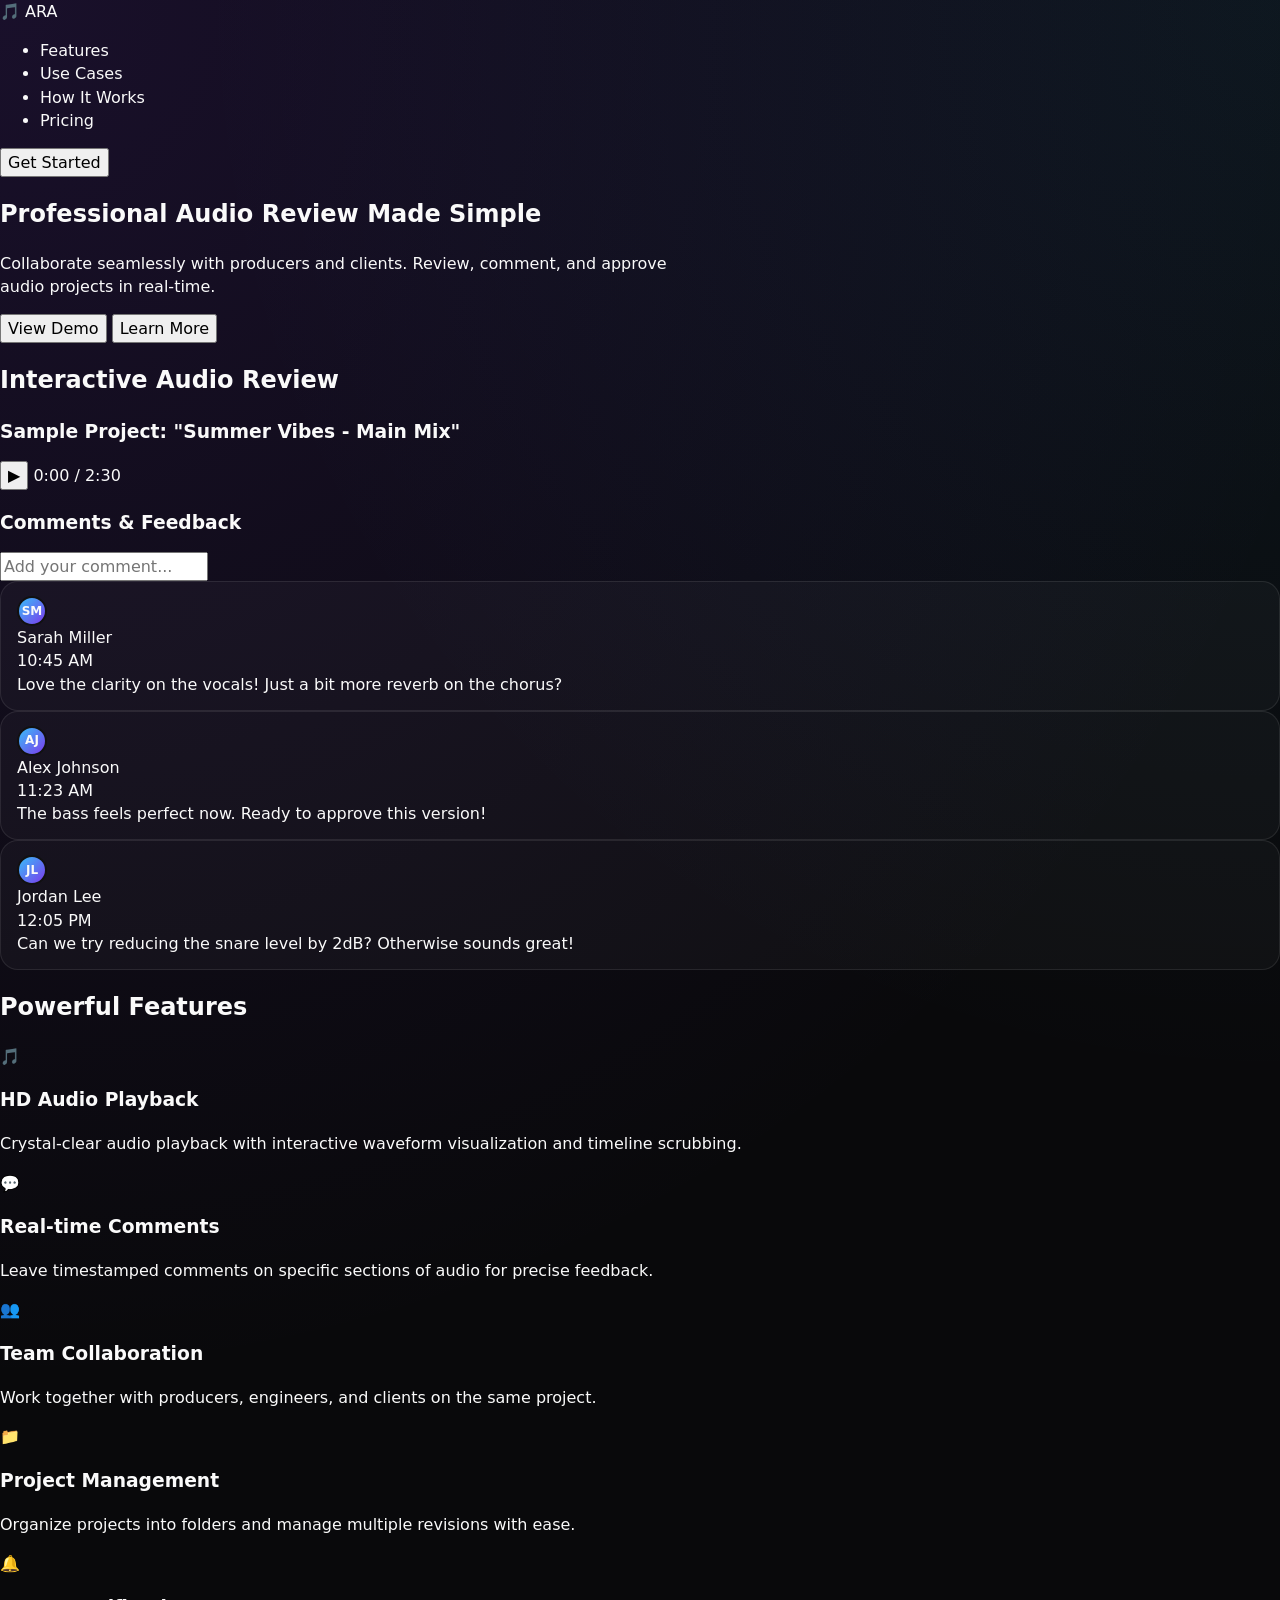
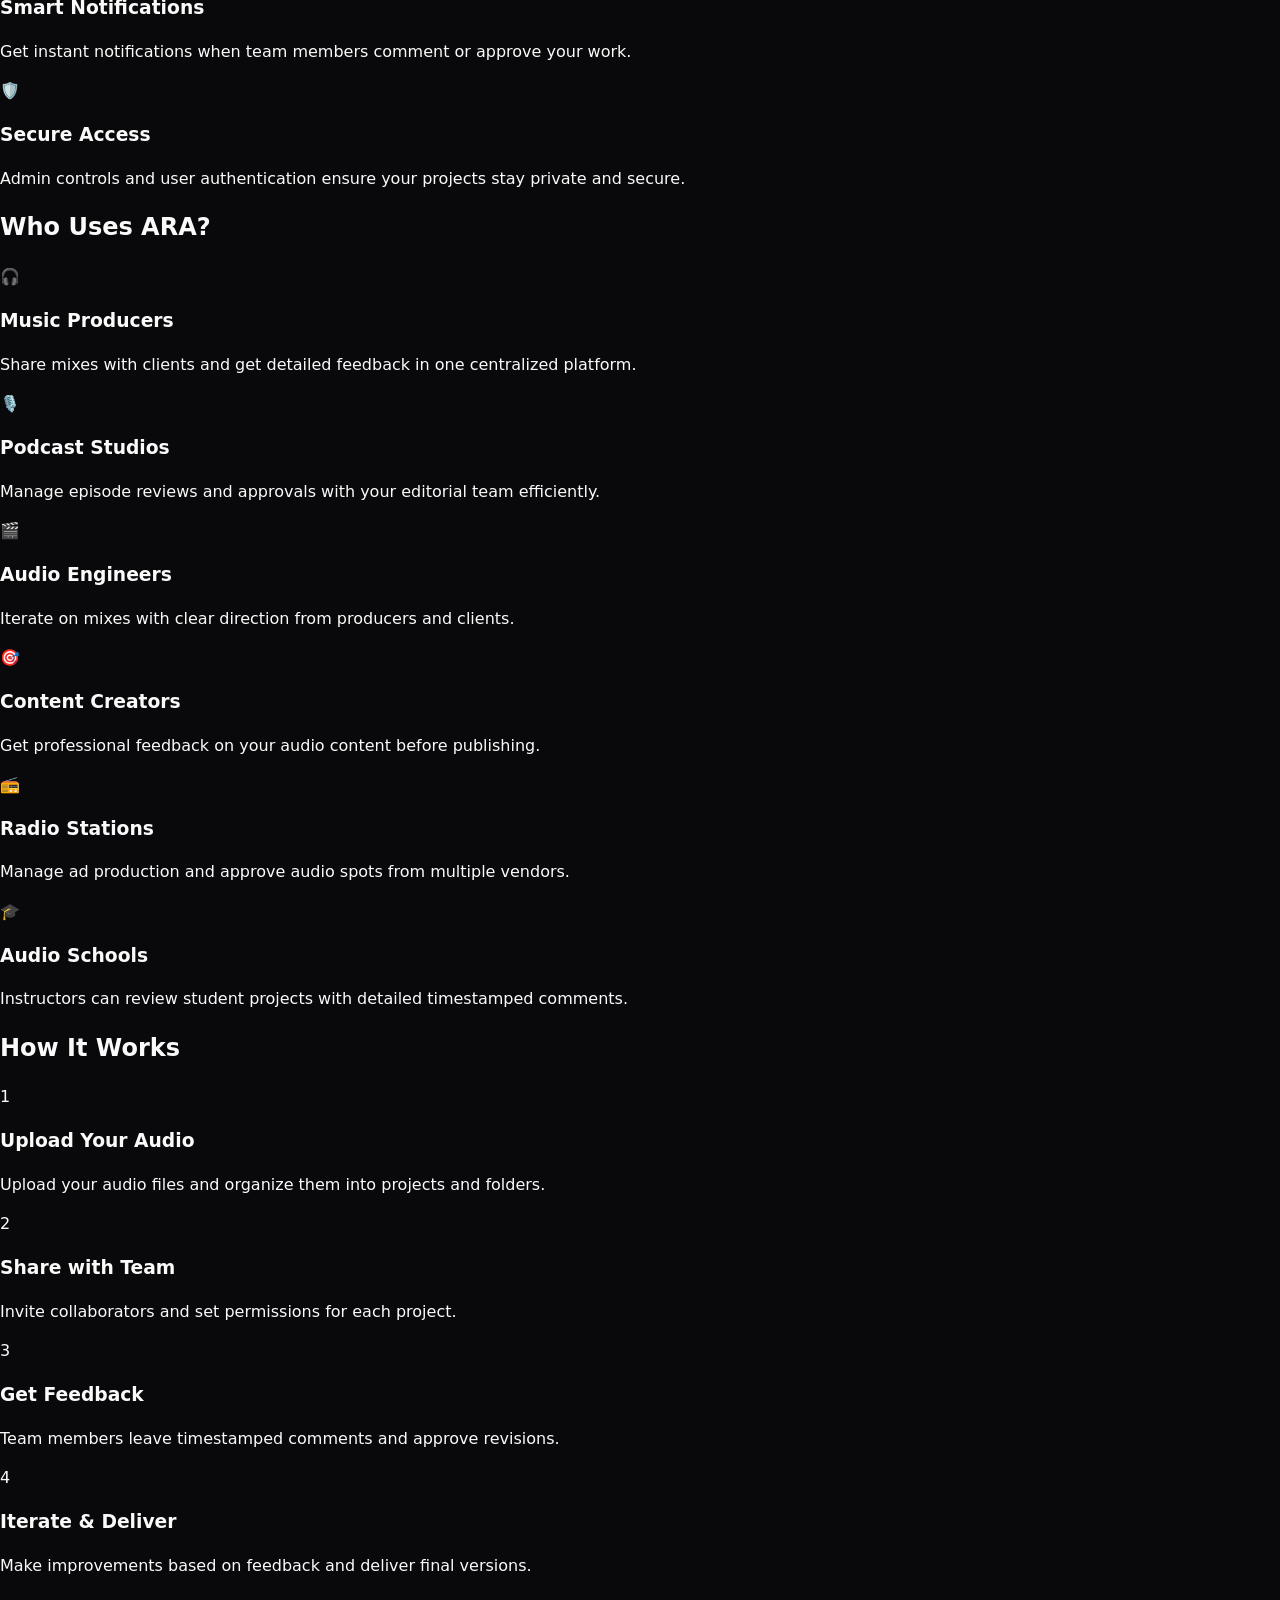
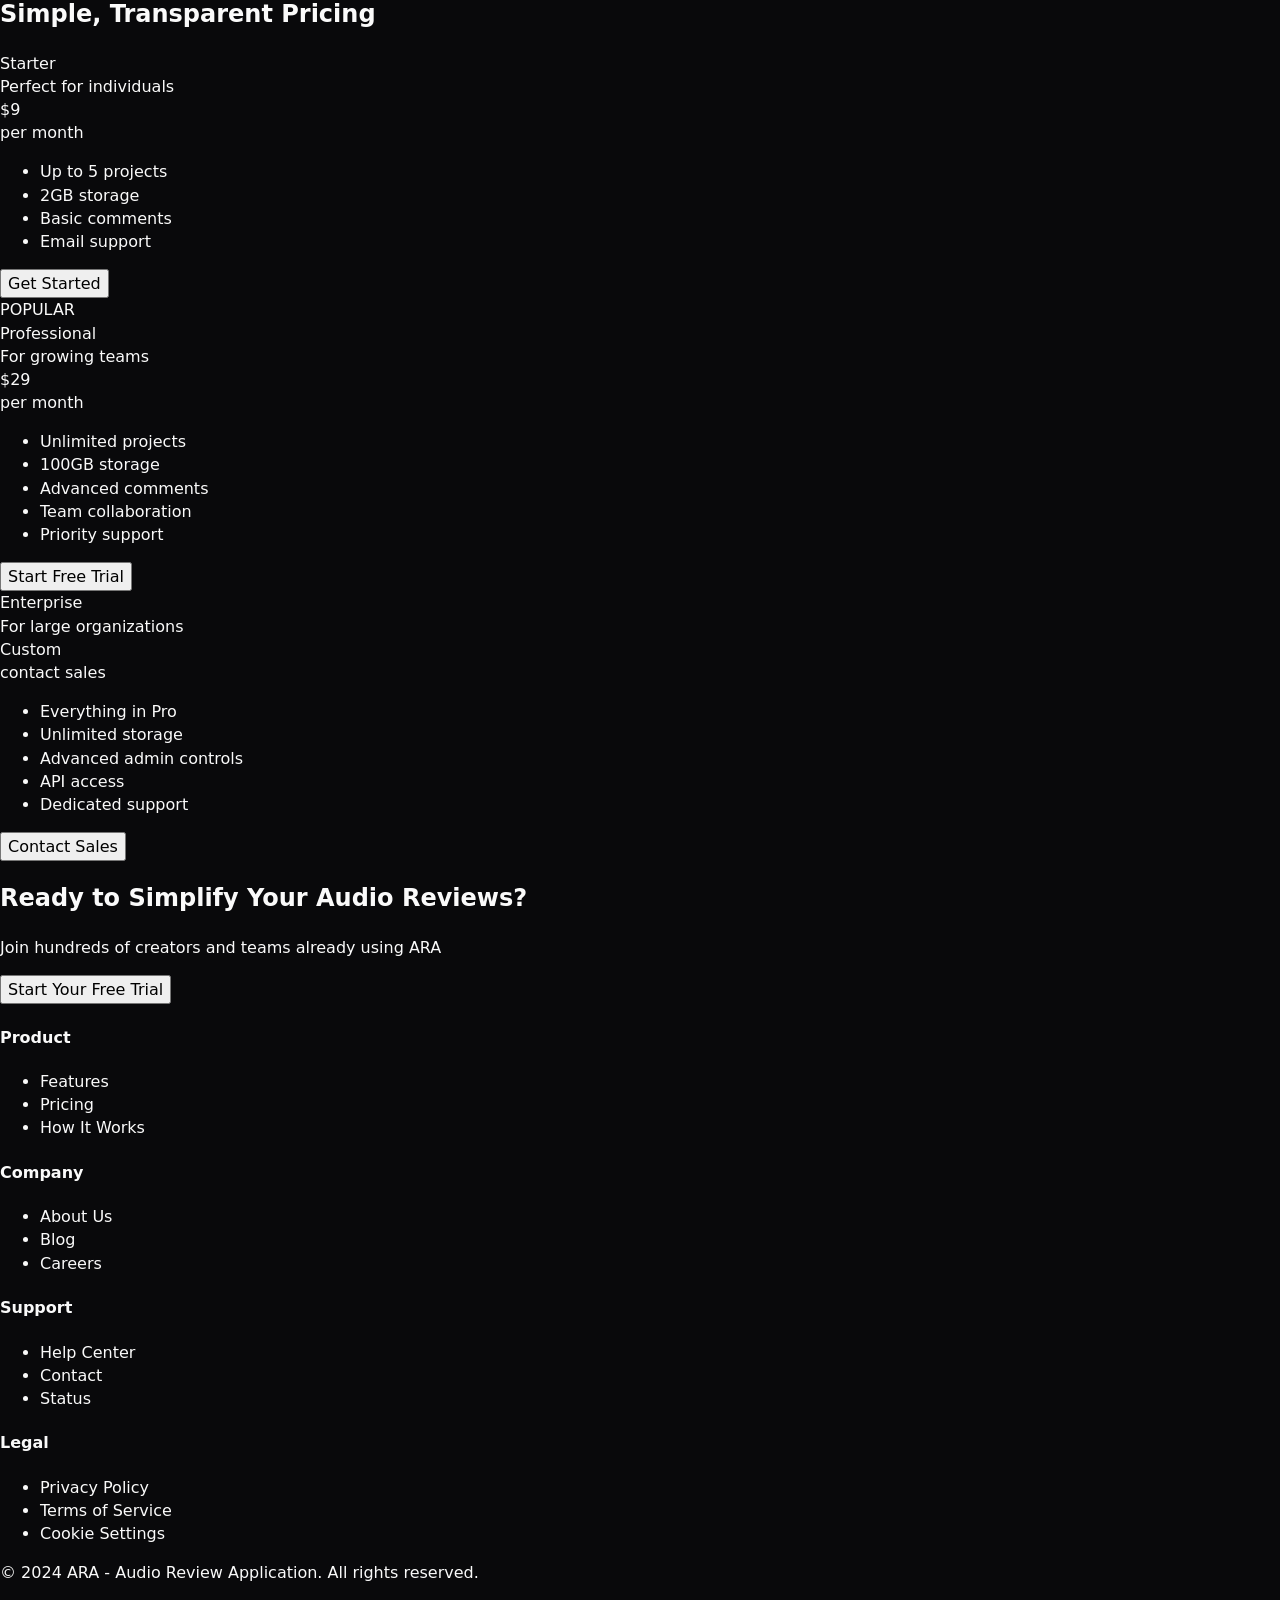
==== contents/ara/index.html @ 9b7bc9a9 "chore: separate out code" ====
<!doctype html>
<html lang="en">
	<head>
		<meta charset="UTF-8" />
		<meta name="viewport" content="width=device-width, initial-scale=1.0" />

		<link rel="stylesheet" href="../../assets/styles.css" />
		<title>ARA - Audio Review Application</title>
	</head>
	<body>
		<!-- Navigation -->
		<nav>
			<div class="nav-container">
				<div class="logo">🎵 ARA</div>
				<ul class="nav-links">
					<li><a href="#features">Features</a></li>
					<li><a href="#use-cases">Use Cases</a></li>
					<li><a href="#how-it-works">How It Works</a></li>
					<li><a href="#pricing">Pricing</a></li>
				</ul>
				<button class="cta-button" onclick="scrollToSection('contact')">
					Get Started
				</button>
			</div>
		</nav>

		<!-- Hero Section -->
		<section class="hero">
			<div class="hero-content">
				<h1>Professional Audio Review Made Simple</h1>
				<p>
					Collaborate seamlessly with producers and clients. Review,
					comment, and approve audio projects in real-time.
				</p>
				<div class="hero-cta">
					<button class="primary" onclick="scrollToSection('demo')">
						View Demo
					</button>
					<button
						class="secondary"
						onclick="scrollToSection('features')"
					>
						Learn More
					</button>
				</div>
			</div>
		</section>
		<!-- Demo Section -->
		<section class="demo-section" id="demo">
			<div class="demo-container">
				<h2 class="section-title">Interactive Audio Review</h2>

				<div class="audio-player-demo">
					<h3 style="margin-bottom: 1rem">
						Sample Project: "Summer Vibes - Main Mix"
					</h3>

					<div class="waveform" id="waveform"></div>

					<div class="player-controls">
						<button
							class="play-button"
							id="playButton"
							onclick="togglePlayback()"
						>
							▶
						</button>
						<span class="time-display"
							><span id="currentTime">0:00</span> /
							<span id="duration">2:30</span></span
						>
						<div class="progress-bar" onclick="seekAudio(event)">
							<div
								class="progress-bar-fill"
								id="progressFill"
							></div>
						</div>
					</div>
				</div>

				<div class="comments-demo">
					<h3 style="margin-bottom: 1rem">Comments & Feedback</h3>
					<input
						type="text"
						class="comment-input"
						id="commentInput"
						placeholder="Add your comment..."
						onkeypress="handleCommentKeyPress(event)"
					/>

					<div class="comments-list" id="commentsList"></div>
				</div>
			</div>
		</section>

		<!-- Features Section -->
		<section class="features" id="features">
			<div class="demo-container">
				<h2 class="section-title">Powerful Features</h2>

				<div class="features-grid">
					<div class="feature-card">
						<div class="feature-icon">🎵</div>
						<h3>HD Audio Playback</h3>
						<p>
							Crystal-clear audio playback with interactive
							waveform visualization and timeline scrubbing.
						</p>
					</div>

					<div class="feature-card">
						<div class="feature-icon">💬</div>
						<h3>Real-time Comments</h3>
						<p>
							Leave timestamped comments on specific sections of
							audio for precise feedback.
						</p>
					</div>

					<div class="feature-card">
						<div class="feature-icon">👥</div>
						<h3>Team Collaboration</h3>
						<p>
							Work together with producers, engineers, and clients
							on the same project.
						</p>
					</div>

					<div class="feature-card">
						<div class="feature-icon">📁</div>
						<h3>Project Management</h3>
						<p>
							Organize projects into folders and manage multiple
							revisions with ease.
						</p>
					</div>

					<div class="feature-card">
						<div class="feature-icon">🔔</div>
						<h3>Smart Notifications</h3>
						<p>
							Get instant notifications when team members comment
							or approve your work.
						</p>
					</div>

					<div class="feature-card">
						<div class="feature-icon">🛡️</div>
						<h3>Secure Access</h3>
						<p>
							Admin controls and user authentication ensure your
							projects stay private and secure.
						</p>
					</div>
				</div>
			</div>
		</section>

		<!-- Use Cases Section -->
		<section class="use-cases" id="use-cases">
			<div class="demo-container">
				<h2 class="section-title">Who Uses ARA?</h2>

				<div class="use-cases-grid">
					<div class="use-case-card">
						<div class="use-case-icon">🎧</div>
						<h3>Music Producers</h3>
						<p>
							Share mixes with clients and get detailed feedback
							in one centralized platform.
						</p>
					</div>

					<div class="use-case-card">
						<div class="use-case-icon">🎙️</div>
						<h3>Podcast Studios</h3>
						<p>
							Manage episode reviews and approvals with your
							editorial team efficiently.
						</p>
					</div>

					<div class="use-case-card">
						<div class="use-case-icon">🎬</div>
						<h3>Audio Engineers</h3>
						<p>
							Iterate on mixes with clear direction from producers
							and clients.
						</p>
					</div>

					<div class="use-case-card">
						<div class="use-case-icon">🎯</div>
						<h3>Content Creators</h3>
						<p>
							Get professional feedback on your audio content
							before publishing.
						</p>
					</div>

					<div class="use-case-card">
						<div class="use-case-icon">📻</div>
						<h3>Radio Stations</h3>
						<p>
							Manage ad production and approve audio spots from
							multiple vendors.
						</p>
					</div>

					<div class="use-case-card">
						<div class="use-case-icon">🎓</div>
						<h3>Audio Schools</h3>
						<p>
							Instructors can review student projects with
							detailed timestamped comments.
						</p>
					</div>
				</div>
			</div>
		</section>

		<!-- How It Works -->
		<section class="how-it-works" id="how-it-works">
			<div class="demo-container">
				<h2 class="section-title">How It Works</h2>

				<div class="steps">
					<div class="step">
						<div class="step-number">1</div>
						<h3>Upload Your Audio</h3>
						<p>
							Upload your audio files and organize them into
							projects and folders.
						</p>
					</div>

					<div class="step">
						<div class="step-number">2</div>
						<h3>Share with Team</h3>
						<p>
							Invite collaborators and set permissions for each
							project.
						</p>
					</div>

					<div class="step">
						<div class="step-number">3</div>
						<h3>Get Feedback</h3>
						<p>
							Team members leave timestamped comments and approve
							revisions.
						</p>
					</div>

					<div class="step">
						<div class="step-number">4</div>
						<h3>Iterate & Deliver</h3>
						<p>
							Make improvements based on feedback and deliver
							final versions.
						</p>
					</div>
				</div>
			</div>
		</section>

		<!-- Pricing Section -->
		<section class="pricing" id="pricing">
			<div class="demo-container">
				<h2 class="section-title">Simple, Transparent Pricing</h2>

				<div class="pricing-grid">
					<div class="pricing-card">
						<div class="pricing-title">Starter</div>
						<div class="pricing-subtitle">
							Perfect for individuals
						</div>
						<div class="pricing-price">$9</div>
						<div class="pricing-period">per month</div>
						<ul class="pricing-features">
							<li>Up to 5 projects</li>
							<li>2GB storage</li>
							<li>Basic comments</li>
							<li>Email support</li>
						</ul>
						<button class="pricing-button">Get Started</button>
					</div>

					<div class="pricing-card featured">
						<div class="pricing-badge">POPULAR</div>
						<div class="pricing-title">Professional</div>
						<div class="pricing-subtitle">For growing teams</div>
						<div class="pricing-price">$29</div>
						<div class="pricing-period">per month</div>
						<ul class="pricing-features">
							<li>Unlimited projects</li>
							<li>100GB storage</li>
							<li>Advanced comments</li>
							<li>Team collaboration</li>
							<li>Priority support</li>
						</ul>
						<button class="pricing-button">Start Free Trial</button>
					</div>

					<div class="pricing-card">
						<div class="pricing-title">Enterprise</div>
						<div class="pricing-subtitle">
							For large organizations
						</div>
						<div class="pricing-price">Custom</div>
						<div class="pricing-period">contact sales</div>
						<ul class="pricing-features">
							<li>Everything in Pro</li>
							<li>Unlimited storage</li>
							<li>Advanced admin controls</li>
							<li>API access</li>
							<li>Dedicated support</li>
						</ul>
						<button class="pricing-button">Contact Sales</button>
					</div>
				</div>
			</div>
		</section>

		<!-- Final CTA -->
		<section class="cta-final" id="contact">
			<div class="demo-container">
				<h2>Ready to Simplify Your Audio Reviews?</h2>
				<p>Join hundreds of creators and teams already using ARA</p>
				<button
					onclick="
						alert(
							'Demo: Starting your free trial!\\n\\nIn the real app, you would be taken to sign up page.',
						)
					"
				>
					Start Your Free Trial
				</button>
			</div>
		</section>

		<!-- Footer -->
		<footer>
			<div class="footer-container">
				<div class="footer-section">
					<h4>Product</h4>
					<ul>
						<li><a href="#features">Features</a></li>
						<li><a href="#pricing">Pricing</a></li>
						<li><a href="#how-it-works">How It Works</a></li>
					</ul>
				</div>

				<div class="footer-section">
					<h4>Company</h4>
					<ul>
						<li><a href="#">About Us</a></li>
						<li><a href="#">Blog</a></li>
						<li><a href="#">Careers</a></li>
					</ul>
				</div>

				<div class="footer-section">
					<h4>Support</h4>
					<ul>
						<li><a href="#">Help Center</a></li>
						<li><a href="#">Contact</a></li>
						<li><a href="#">Status</a></li>
					</ul>
				</div>

				<div class="footer-section">
					<h4>Legal</h4>
					<ul>
						<li><a href="#">Privacy Policy</a></li>
						<li><a href="#">Terms of Service</a></li>
						<li><a href="#">Cookie Settings</a></li>
					</ul>
				</div>
			</div>

			<div class="footer-bottom">
				<p>
					&copy; 2024 ARA - Audio Review Application. All rights
					reserved.
				</p>
			</div>
		</footer>

		<script>
			// Audio player demo
			let isPlaying = false;
			let currentTime = 0;
			const DEMO_DURATION = 150; // 2:30 in seconds
			const WAVEFORM_BARS = 60;
			let animationId;

			// Generate demo waveform
			function generateWaveform() {
				const waveformContainer = document.getElementById("waveform");
				waveformContainer.innerHTML = "";

				for (let i = 0; i < WAVEFORM_BARS; i++) {
					const bar = document.createElement("div");
					bar.className = "waveform-bar";
					const height = Math.random() * 80 + 20;
					bar.style.height = height + "%";
					bar.onclick = () => seekToBar(i);
					waveformContainer.appendChild(bar);
				}
			}

			function togglePlayback() {
				isPlaying = !isPlaying;
				const button = document.getElementById("playButton");
				button.textContent = isPlaying ? "⏸" : "▶";

				if (isPlaying) {
					playAudio();
				} else {
					cancelAnimationFrame(animationId);
				}
			}

			function playAudio() {
				const updateTime = () => {
					if (isPlaying) {
						currentTime += 0.05;

						if (currentTime >= DEMO_DURATION) {
							currentTime = DEMO_DURATION;
							isPlaying = false;
							document.getElementById("playButton").textContent =
								"▶";
						}

						updateDisplay();
						animationId = requestAnimationFrame(updateTime);
					}
				};
				updateTime();
			}

			function seekAudio(event) {
				const progressBar = event.currentTarget;
				const rect = progressBar.getBoundingClientRect();
				const percent = (event.clientX - rect.left) / rect.width;
				currentTime = percent * DEMO_DURATION;
				updateDisplay();
			}

			function seekToBar(index) {
				currentTime = (index / WAVEFORM_BARS) * DEMO_DURATION;
				updateDisplay();
			}

			function updateDisplay() {
				const minutes = Math.floor(currentTime / 60);
				const seconds = Math.floor(currentTime % 60);
				document.getElementById("currentTime").textContent =
					`${minutes}:${seconds.toString().padStart(2, "0")}`;

				const percent = (currentTime / DEMO_DURATION) * 100;
				document.getElementById("progressFill").style.width =
					percent + "%";
			}

			// Comments demo
			const demoComments = [
				{
					name: "Sarah Miller",
					initials: "SM",
					time: "10:45 AM",
					text: "Love the clarity on the vocals! Just a bit more reverb on the chorus?",
				},
				{
					name: "Alex Johnson",
					initials: "AJ",
					time: "11:23 AM",
					text: "The bass feels perfect now. Ready to approve this version!",
				},
				{
					name: "Jordan Lee",
					initials: "JL",
					time: "12:05 PM",
					text: "Can we try reducing the snare level by 2dB? Otherwise sounds great!",
				},
			];

			function loadDemoComments() {
				const commentsList = document.getElementById("commentsList");
				demoComments.forEach((comment) => {
					addCommentToUI(
						comment.name,
						comment.text,
						comment.time,
						comment.initials,
					);
				});
			}

			function handleCommentKeyPress(event) {
				if (event.key === "Enter" && event.target.value.trim()) {
					const now = new Date();
					const time = now.toLocaleTimeString([], {
						hour: "2-digit",
						minute: "2-digit",
					});
					const initials = "YOU";

					addCommentToUI("You", event.target.value, time, "YOU");
					event.target.value = "";
				}
			}

			function addCommentToUI(name, text, time, initials) {
				const commentsList = document.getElementById("commentsList");
				const commentDiv = document.createElement("div");
				commentDiv.className = "comment-item";

				commentDiv.innerHTML = `
                <div class="comment-header">
                    <div class="avatar">${initials}</div>
                    <div class="comment-meta">
                        <div class="comment-name">${name}</div>
                        <div class="comment-time">${time}</div>
                    </div>
                </div>
                <div class="comment-text">${text}</div>
            `;

				commentsList.appendChild(commentDiv);
				commentsList.scrollTop = commentsList.scrollHeight;
			}

			function scrollToSection(id) {
				const element = document.getElementById(id);
				if (element) {
					element.scrollIntoView({ behavior: "smooth" });
				}
			}

			// Initialize
			generateWaveform();
			loadDemoComments();
			updateDisplay();
		</script>
	</body>
</html>
---- assets/styles.css ----
:root {
	--bg: #09090b;
	--surface: #111214;
	--surface-2: #16181d;
	--surface-3: #1d2027;
	--card: #121317;
	--border: rgba(255, 255, 255, 0.09);
	--border-strong: rgba(255, 255, 255, 0.16);
	--text: #fafafa;
	--muted: #a1a1aa;
	--faint: #71717a;
	--primary: #7c3aed;
	--primary-2: #8b5cf6;
	--blue: #38bdf8;
	--green: #34d399;
	--amber: #f59e0b;
	--red: #fb7185;
	--radius: 18px;
	--shadow: 0 18px 54px rgba(0, 0, 0, 0.34);
}
* {
	box-sizing: border-box;
}
html,
body {
	margin: 0;
	min-height: 100%;
	background:
		radial-gradient(
			circle at top left,
			rgba(124, 58, 237, 0.14),
			transparent 28%
		),
		radial-gradient(
			circle at top right,
			rgba(56, 189, 248, 0.08),
			transparent 22%
		),
		var(--bg);
	color: var(--text);
	font-family: Inter, system-ui, sans-serif;
}
body {
	line-height: 1.45;
}
button,
input,
select,
textarea {
	font: inherit;
}
a {
	color: inherit;
	text-decoration: none;
}
.shell {
	min-height: 100vh;
	display: grid;
	grid-template-columns: 250px 1fr;
}
.side {
	position: sticky;
	top: 0;
	height: 100vh;
	padding: 20px 16px;
	border-right: 1px solid var(--border);
	background: rgba(8, 8, 11, 0.92);
	backdrop-filter: blur(18px);
}
.brand {
	display: flex;
	gap: 12px;
	align-items: center;
	padding: 12px;
	border: 1px solid var(--border);
	border-radius: 16px;
	background: linear-gradient(
		180deg,
		rgba(255, 255, 255, 0.04),
		rgba(255, 255, 255, 0.02)
	);
}
.brand-logo {
	width: 38px;
	height: 38px;
	border-radius: 12px;
	background: linear-gradient(135deg, var(--primary), var(--blue));
	display: grid;
	place-items: center;
	font-weight: 800;
}
.nav {
	display: grid;
	gap: 8px;
	margin-top: 24px;
}
.nav a {
	background: transparent;
	color: var(--muted);
	border: 1px solid transparent;
	padding: 14px 16px;
	border-radius: 14px;
	cursor: pointer;
	text-align: left;
	display: flex;
	justify-content: space-between;
	align-items: center;
}
.nav a.active {
	color: #fff;
	background: rgba(124, 58, 237, 0.16);
	border-color: rgba(124, 58, 237, 0.35);
}
.nav a:hover {
	background: rgba(255, 255, 255, 0.04);
	color: #fff;
}
.content {
	padding: 28px;
}
.page-header {
	display: flex;
	justify-content: space-between;
	align-items: flex-start;
	gap: 18px;
	margin-bottom: 22px;
}
.page-header h1 {
	margin: 0;
	font-size: clamp(28px, 2.4vw, 44px);
}
.muted {
	color: var(--muted);
}
.eyebrow {
	font-size: 12px;
	letter-spacing: 0.12em;
	text-transform: uppercase;
	color: #c4b5fd;
}
.actions,
.row {
	display: flex;
	gap: 10px;
	align-items: center;
	flex-wrap: wrap;
}
.btn {
	padding: 11px 15px;
	border-radius: 12px;
	border: 1px solid var(--border);
	background: rgba(255, 255, 255, 0.04);
	color: #fff;
	cursor: pointer;
}
.btn.primary {
	background: linear-gradient(135deg, var(--primary), var(--primary-2));
	border: none;
	box-shadow: 0 12px 22px rgba(124, 58, 237, 0.35);
}
.btn.small {
	padding: 8px 12px;
	font-size: 14px;
}
.badge {
	display: inline-flex;
	align-items: center;
	gap: 6px;
	padding: 6px 10px;
	border: 1px solid var(--border);
	border-radius: 999px;
	font-size: 12px;
	background: rgba(255, 255, 255, 0.04);
}
.grid-2,
.grid-3,
.grid-4 {
	display: grid;
	gap: 18px;
}
.grid-2 {
	grid-template-columns: repeat(2, minmax(0, 1fr));
}
.grid-3 {
	grid-template-columns: repeat(3, minmax(0, 1fr));
}
.grid-4 {
	grid-template-columns: repeat(4, minmax(0, 1fr));
}
.card {
	background: linear-gradient(
		180deg,
		rgba(255, 255, 255, 0.035),
		rgba(255, 255, 255, 0.02)
	);
	border: 1px solid var(--border);
	border-radius: 22px;
	padding: 20px;
	box-shadow: var(--shadow);
}
.card h2,
.card h3,
.card h4,
.card p {
	margin-top: 0;
}
.hero {
	display: grid;
	grid-template-columns: 1.15fr 1fr;
	gap: 22px;
	align-items: center;
}
.headline {
	font-size: clamp(38px, 4vw, 68px);
	line-height: 1.02;
	margin: 12px 0 14px;
	max-width: 9ch;
}
.hero-art {
	border-radius: 28px;
	padding: 20px;
	border: 1px solid var(--border);
	background: linear-gradient(
		160deg,
		rgba(124, 58, 237, 0.16),
		rgba(255, 255, 255, 0.03)
	);
}
.track-card {
	border-radius: 22px;
	padding: 16px;
	background: rgba(0, 0, 0, 0.2);
	border: 1px solid var(--border);
}
.wave {
	height: 148px;
	display: flex;
	gap: 4px;
	align-items: end;
	margin: 18px 0;
	cursor: pointer;
}
.wave span {
	flex: 1;
	border-radius: 999px;
	background: linear-gradient(
		180deg,
		rgba(56, 189, 248, 0.95),
		rgba(124, 58, 237, 0.9)
	);
}
.progress {
	height: 10px;
	border-radius: 999px;
	background: rgba(255, 255, 255, 0.08);
	overflow: hidden;
	position: relative;
}
.progress > span {
	display: block;
	height: 100%;
	background: linear-gradient(90deg, var(--blue), var(--primary));
}
.feature {
	min-height: 170px;
}
.stats-value {
	font-size: 34px;
	font-weight: 800;
	margin: 6px 0 4px;
}
.panel-title {
	display: flex;
	justify-content: space-between;
	align-items: center;
	gap: 12px;
	margin-bottom: 14px;
}
.filters {
	display: grid;
	grid-template-columns: 1.3fr 0.8fr 0.8fr 0.8fr auto;
	gap: 10px;
}
.input,
.select,
.textarea {
	width: 100%;
	background: rgba(255, 255, 255, 0.04);
	color: #fff;
	border: 1px solid var(--border);
	border-radius: 12px;
	padding: 12px 14px;
}
.textarea {
	min-height: 120px;
	resize: vertical;
}
.folder-list,
.project-list,
.comment-list,
.activity-list,
.metric-list,
.ticket-list,
.track-list {
	display: grid;
	gap: 12px;
}
.folder-item,
.project-item,
.comment-item,
.activity-item,
.metric-item,
.ticket-item,
.track-item,
.collab-item {
	border: 1px solid var(--border);
	border-radius: 18px;
	background: rgba(255, 255, 255, 0.03);
	padding: 14px 16px;
}
.folder-item.active {
	border-color: rgba(56, 189, 248, 0.35);
	background: rgba(56, 189, 248, 0.08);
}
.project-item {
	display: grid;
	grid-template-columns: 1fr auto;
	gap: 16px;
}
.avatars {
	display: flex;
}
.avatar {
	width: 30px;
	height: 30px;
	border-radius: 50%;
	display: grid;
	place-items: center;
	margin-right: -8px;
	border: 2px solid #111;
	font-size: 12px;
	font-weight: 700;
	background: linear-gradient(135deg, var(--blue), var(--primary));
}
.split {
	display: grid;
	grid-template-columns: 1.6fr 1fr;
	gap: 18px;
}
.tabs {
	display: flex;
	gap: 8px;
	flex-wrap: wrap;
	margin-bottom: 16px;
}
.tabs button {
	border: 1px solid var(--border);
	background: transparent;
	color: var(--muted);
	border-radius: 999px;
	padding: 10px 12px;
	cursor: pointer;
}
.tabs button.active {
	background: rgba(124, 58, 237, 0.16);
	color: #fff;
	border-color: rgba(124, 58, 237, 0.35);
}
.timeline {
	position: relative;
	height: 14px;
	background: rgba(255, 255, 255, 0.08);
	border-radius: 999px;
	overflow: hidden;
	cursor: pointer;
}
.playhead {
	position: absolute;
	top: -4px;
	width: 12px;
	height: 22px;
	border-radius: 999px;
	background: #fff;
	box-shadow: 0 0 0 4px rgba(124, 58, 237, 0.25);
	transform: translateX(-50%);
}
.circle {
	width: 48px;
	height: 48px;
	border: none;
	border-radius: 50%;
	background: rgba(255, 255, 255, 0.08);
	color: #fff;
	cursor: pointer;
}
.circle.play {
	background: linear-gradient(135deg, var(--primary), var(--blue));
}
.modal-wrap {
	position: fixed;
	inset: 0;
	display: none;
	align-items: center;
	justify-content: center;
	padding: 20px;
	background: rgba(0, 0, 0, 0.55);
}
.modal-wrap.show {
	display: flex;
}
.modal {
	width: min(620px, 100%);
	background: #101115;
	border: 1px solid var(--border-strong);
	border-radius: 24px;
	padding: 22px;
	box-shadow: var(--shadow);
}
.status-approved {
	color: var(--green);
}
.status-needs-review {
	color: var(--amber);
}
.status-in-progress {
	color: var(--blue);
}
.status-archived {
	color: var(--red);
}
.status-draft {
	color: var(--muted);
}
.section-gap {
	margin-top: 20px;
}
@media (max-width: 1100px) {
	.shell {
		grid-template-columns: 1fr;
	}
	.side {
		position: relative;
		height: auto;
	}
	.hero,
	.grid-2,
	.grid-3,
	.grid-4,
	.split,
	.filters {
		grid-template-columns: 1fr;
	}
	.content {
		padding: 18px;
	}
	.headline {
		max-width: none;
	}
}
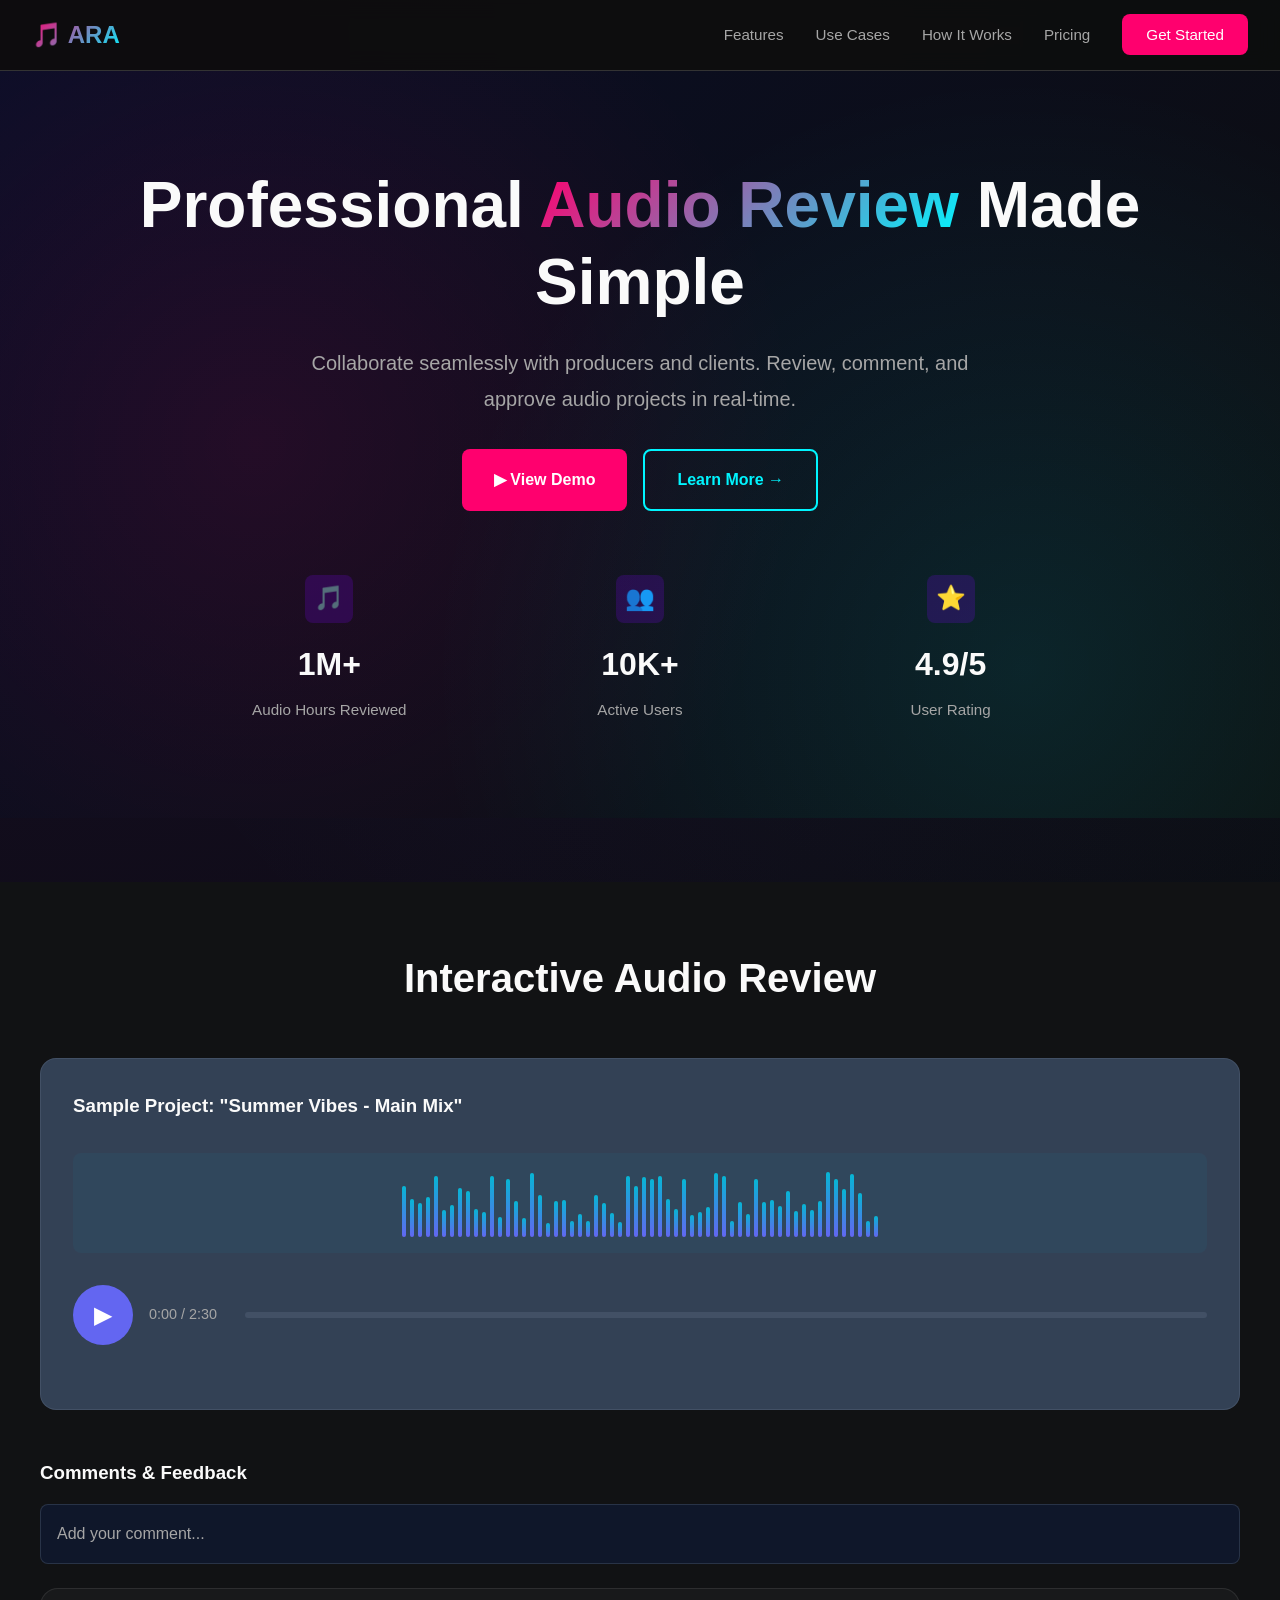
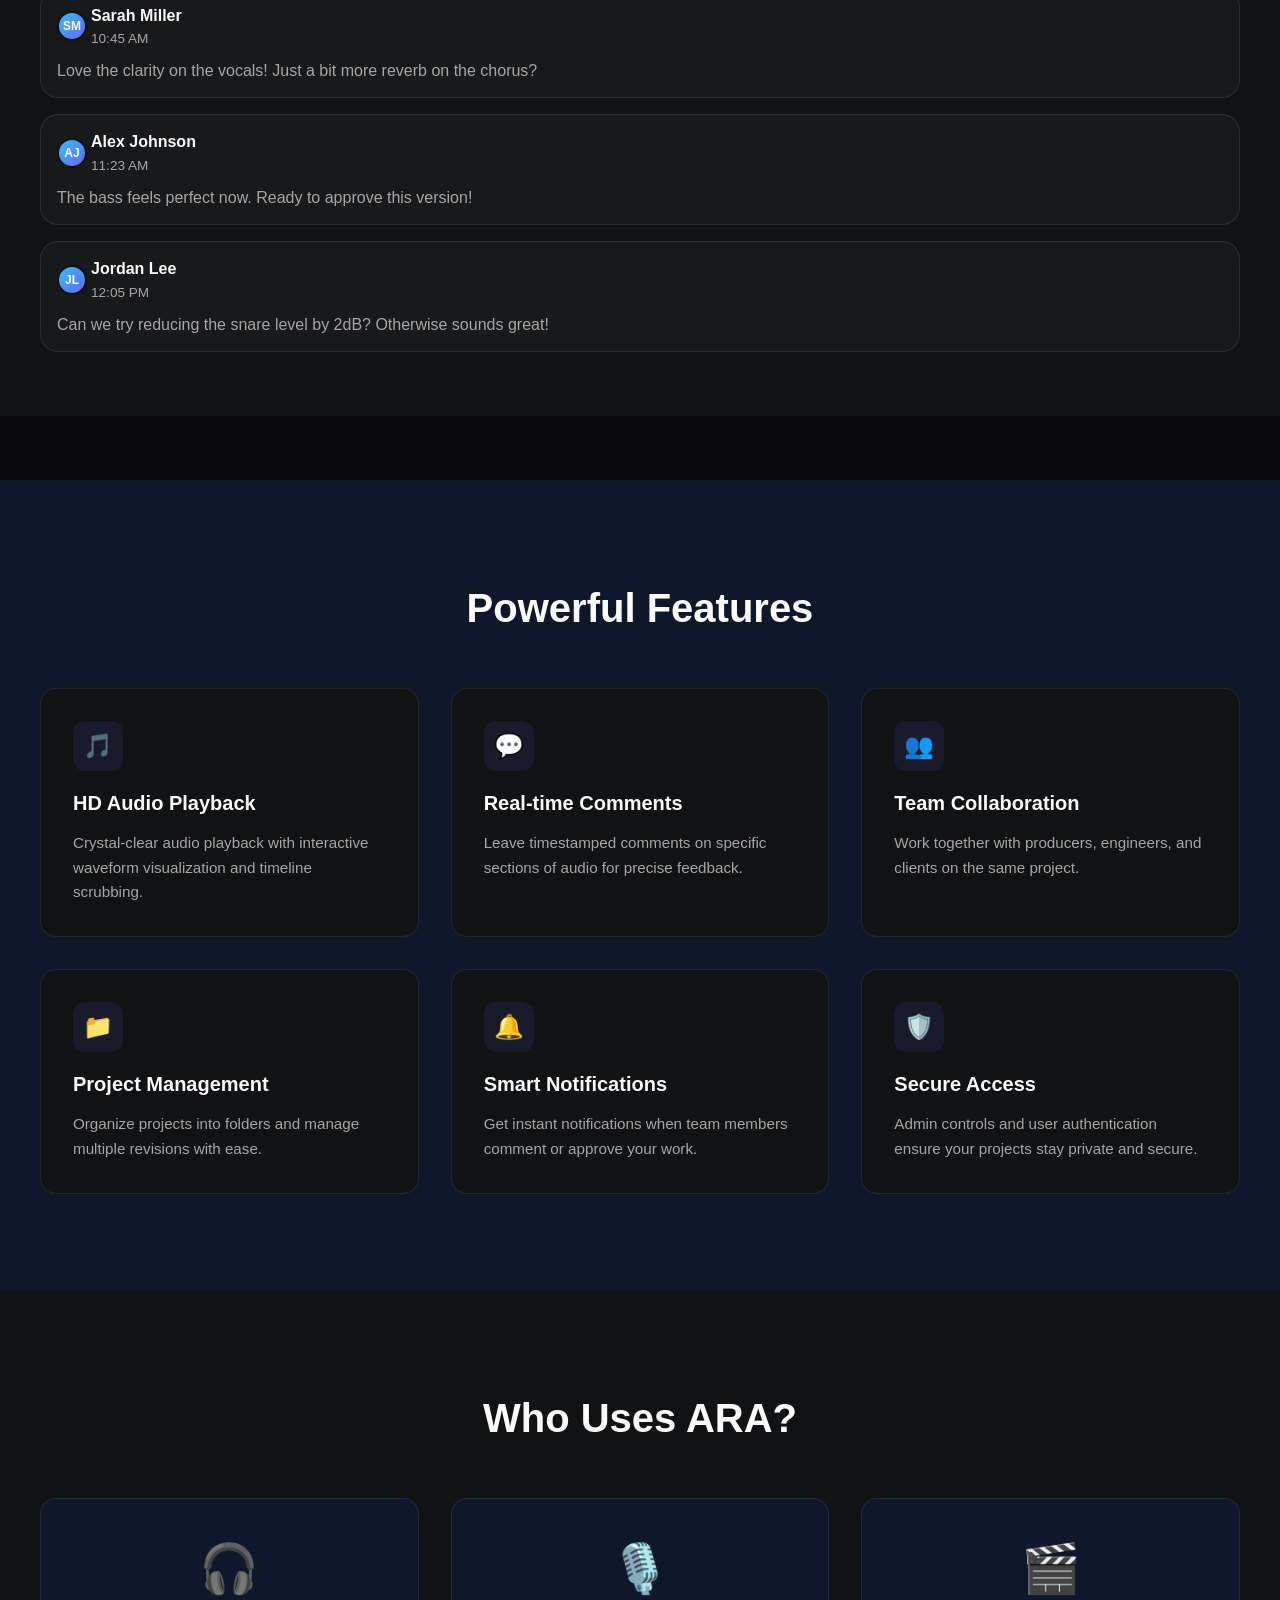
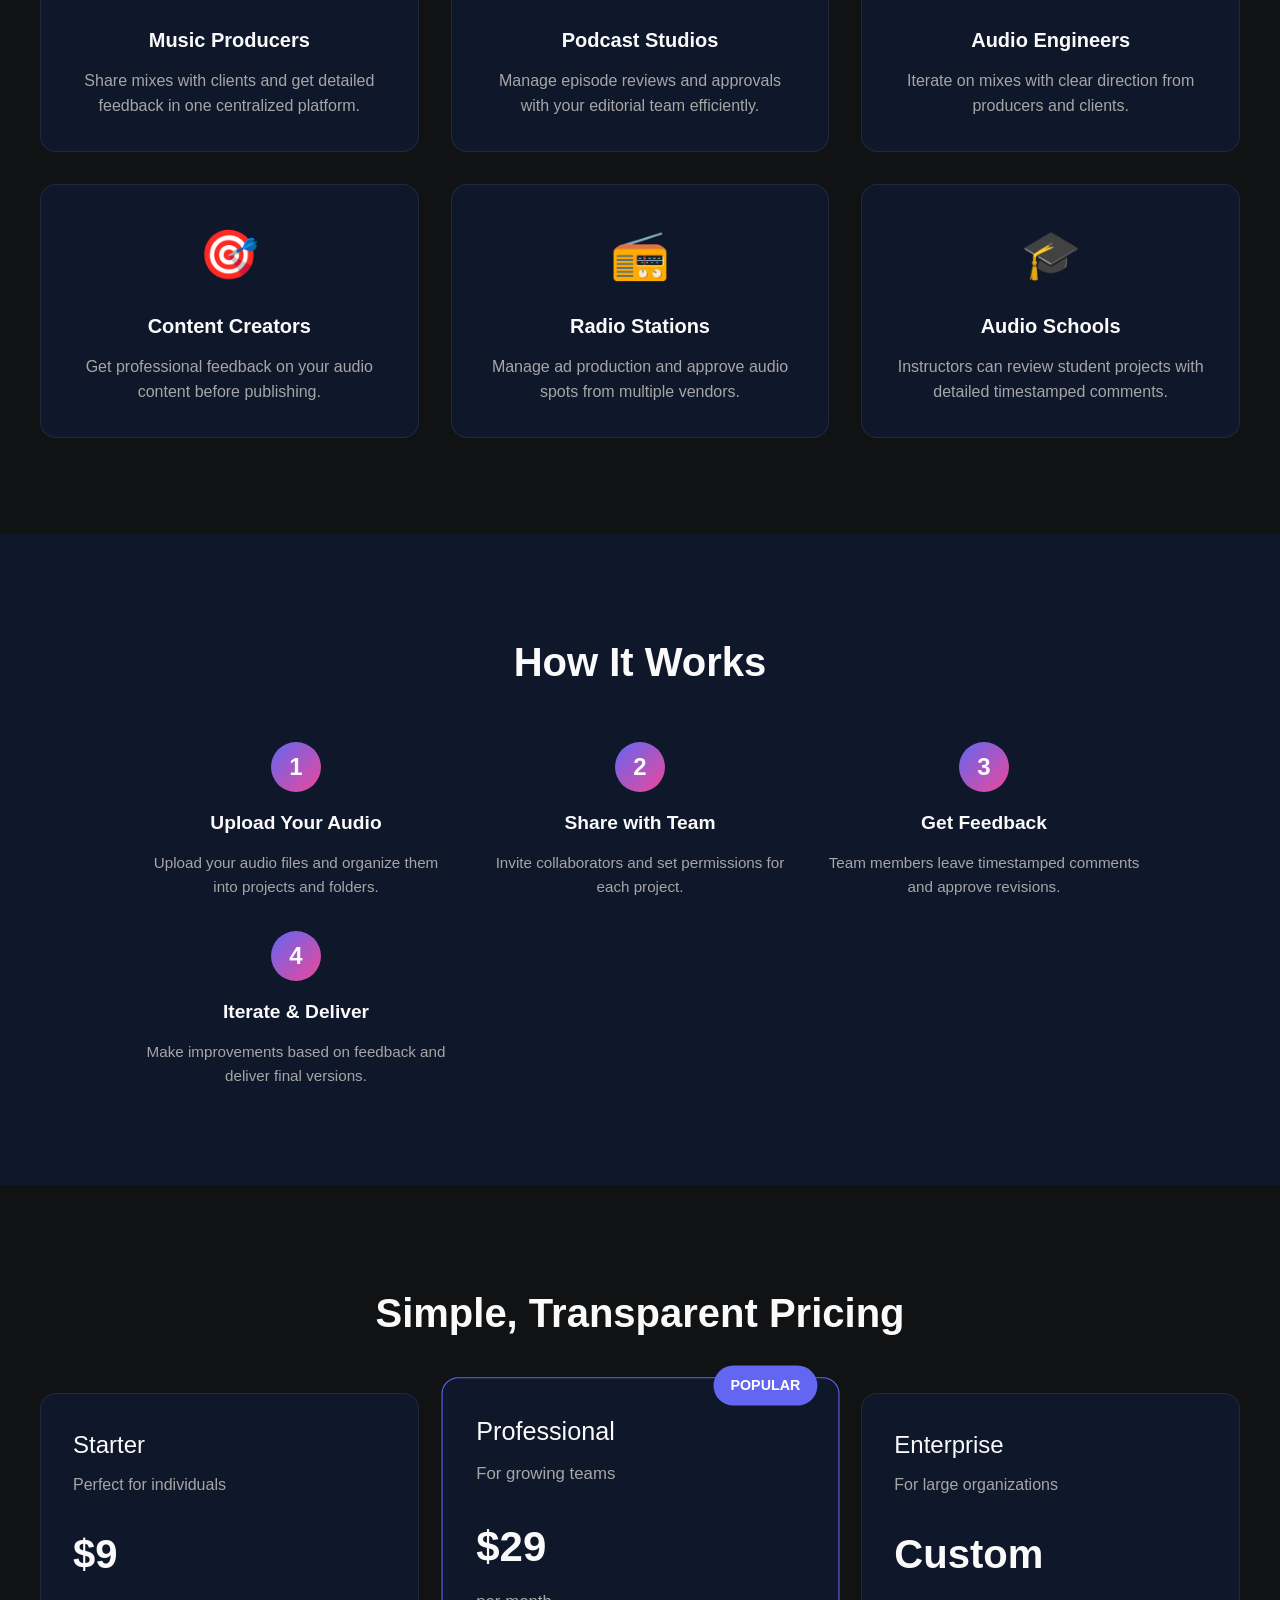
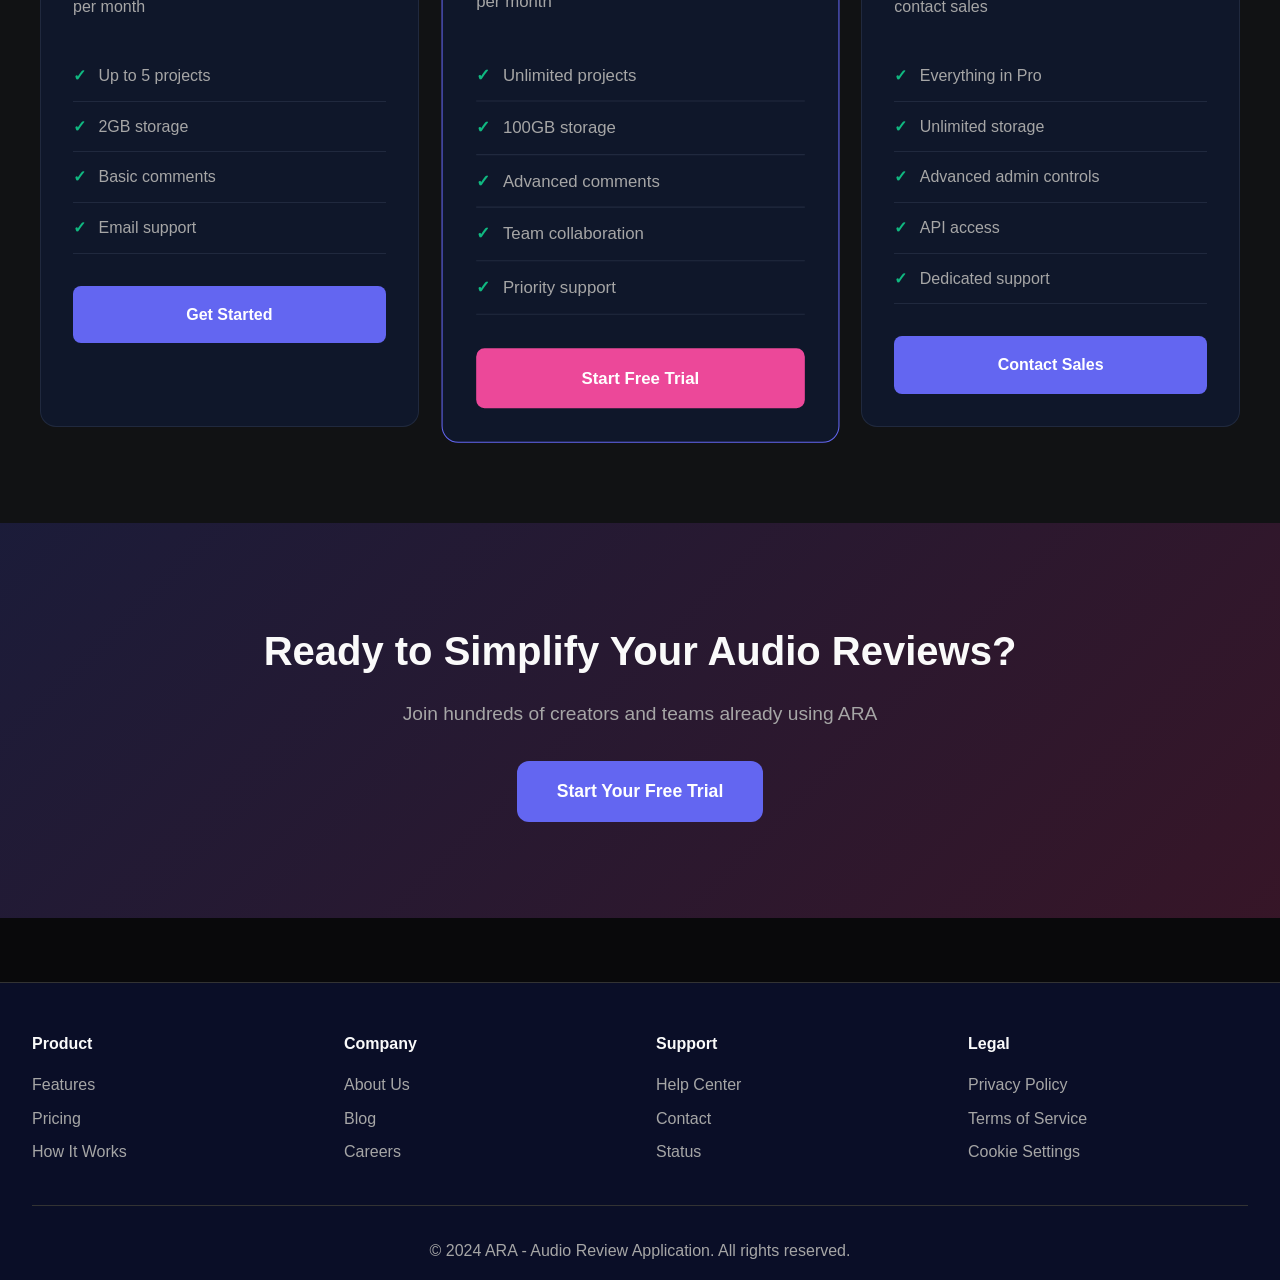
==== commit b4e517a5: "chore: update html" ====
--- a/contents/ara/index.html
+++ b/contents/ara/index.html
@@ -9,39 +9,68 @@
 	</head>
 	<body>
 		<!-- Navigation -->
-		<nav>
-			<div class="nav-container">
+		<header>
+			<nav>
 				<div class="logo">🎵 ARA</div>
 				<ul class="nav-links">
 					<li><a href="#features">Features</a></li>
 					<li><a href="#use-cases">Use Cases</a></li>
 					<li><a href="#how-it-works">How It Works</a></li>
 					<li><a href="#pricing">Pricing</a></li>
+					<li>
+						<a
+							href="#"
+							class="cta"
+							onclick="scrollToSection('contact')"
+							>Get Started</a
+						>
+					</li>
 				</ul>
-				<button class="cta-button" onclick="scrollToSection('contact')">
-					Get Started
-				</button>
-			</div>
-		</nav>
+				<button class="menu-toggle" id="menuToggle">☰</button>
+			</nav>
+		</header>
 
 		<!-- Hero Section -->
 		<section class="hero">
 			<div class="hero-content">
-				<h1>Professional Audio Review Made Simple</h1>
+				<h1>
+					Professional
+					<span class="highlight">Audio Review</span> Made Simple
+				</h1>
 				<p>
 					Collaborate seamlessly with producers and clients. Review,
 					comment, and approve audio projects in real-time.
 				</p>
-				<div class="hero-cta">
-					<button class="primary" onclick="scrollToSection('demo')">
-						View Demo
+				<div class="hero-buttons">
+					<button
+						class="btn btn-primary"
+						onclick="scrollToSection('demo')"
+					>
+						▶ View Demo
 					</button>
 					<button
-						class="secondary"
+						class="btn btn-secondary"
 						onclick="scrollToSection('features')"
 					>
-						Learn More
+						Learn More →
 					</button>
+				</div>
+				<div class="stats">
+					<div class="stat-item">
+						<div class="stat-icon">🎵</div>
+						<div class="stat-value">1M+</div>
+						<div class="stat-label">Audio Hours Reviewed</div>
+					</div>
+					<div class="stat-item">
+						<div class="stat-icon">👥</div>
+						<div class="stat-value">10K+</div>
+						<div class="stat-label">Active Users</div>
+					</div>
+					<div class="stat-item">
+						<div class="stat-icon">⭐</div>
+						<div class="stat-value">4.9/5</div>
+						<div class="stat-label">User Rating</div>
+					</div>
 				</div>
 			</div>
 		</section>
@@ -328,6 +357,7 @@
 				<h2>Ready to Simplify Your Audio Reviews?</h2>
 				<p>Join hundreds of creators and teams already using ARA</p>
 				<button
+					class="btn btn-primary"
 					onclick="
 						alert(
 							'Demo: Starting your free trial!\\n\\nIn the real app, you would be taken to sign up page.',
@@ -341,7 +371,7 @@
 
 		<!-- Footer -->
 		<footer>
-			<div class="footer-container">
+			<div class="footer-content">
 				<div class="footer-section">
 					<h4>Product</h4>
 					<ul>
@@ -388,6 +418,25 @@
 		</footer>
 
 		<script>
+			// Mobile menu toggle
+			document.addEventListener("DOMContentLoaded", () => {
+				const menuToggle = document.getElementById("menuToggle");
+				const navLinks = document.getElementById("navLinks");
+
+				if (menuToggle) {
+					menuToggle.addEventListener("click", () => {
+						navLinks.classList.toggle("active");
+					});
+				}
+
+				// Close menu when a link is clicked
+				document.querySelectorAll(".nav-links a").forEach((link) => {
+					link.addEventListener("click", () => {
+						if (navLinks) navLinks.classList.remove("active");
+					});
+				});
+			});
+
 			// Audio player demo
 			let isPlaying = false;
 			let currentTime = 0;
@@ -398,6 +447,7 @@
 			// Generate demo waveform
 			function generateWaveform() {
 				const waveformContainer = document.getElementById("waveform");
+				if (!waveformContainer) return;
 				waveformContainer.innerHTML = "";
 
 				for (let i = 0; i < WAVEFORM_BARS; i++) {
--- a/assets/styles.css
+++ b/assets/styles.css
@@ -1,24 +1,43 @@
 :root {
 	--bg: #09090b;
+	--bg-dark: #0d0d0d;
 	--surface: #111214;
 	--surface-2: #16181d;
 	--surface-3: #1d2027;
 	--card: #121317;
+	--bg-card: #141414;
 	--border: rgba(255, 255, 255, 0.09);
 	--border-strong: rgba(255, 255, 255, 0.16);
+	--border-color: #333333;
 	--text: #fafafa;
+	--text-primary: #fafafa;
 	--muted: #a1a1aa;
+	--text-secondary: #a6a6a6;
 	--faint: #71717a;
-	--primary: #7c3aed;
+	--primary: #6366f1;
 	--primary-2: #8b5cf6;
+	--primary-dark: #4f46e5;
+	--secondary: #ec4899;
+	--background: #0f172a;
+	--rich-black: #0a0e27;
+	--surface-light: #334155;
+	--accent: #06b6d4;
 	--blue: #38bdf8;
+	--hot-pink: #ff006e;
+	--bright-cyan: #00f5ff;
+	--violet-purple: #7c00ff;
+	--electric-yellow: #ffbe0b;
 	--green: #34d399;
+	--success: #10b981;
 	--amber: #f59e0b;
+	--warning: #f59e0b;
 	--red: #fb7185;
 	--radius: 18px;
 	--shadow: 0 18px 54px rgba(0, 0, 0, 0.34);
 }
 * {
+	margin: 0;
+	padding: 0;
 	box-sizing: border-box;
 }
 html,
@@ -38,10 +57,13 @@
 		),
 		var(--bg);
 	color: var(--text);
-	font-family: Inter, system-ui, sans-serif;
+	font-family:
+		-apple-system, BlinkMacSystemFont, "Segoe UI", Roboto, Oxygen, Ubuntu,
+		Cantarell, sans-serif;
 }
 body {
-	line-height: 1.45;
+	line-height: 1.6;
+	overflow-x: hidden;
 }
 button,
 input,
@@ -52,6 +74,75 @@
 a {
 	color: inherit;
 	text-decoration: none;
+}
+
+/* Header & Navigation */
+header {
+	position: sticky;
+	top: 0;
+	z-index: 1000;
+	background: rgba(13, 13, 13, 0.95);
+	backdrop-filter: blur(10px);
+	border-bottom: 1px solid var(--border-color);
+}
+
+nav {
+	max-width: 1280px;
+	margin: 0 auto;
+	padding: 1rem 2rem;
+	display: flex;
+	justify-content: space-between;
+	align-items: center;
+}
+
+.logo {
+	font-size: 1.5rem;
+	font-weight: 700;
+	background: linear-gradient(135deg, var(--hot-pink), var(--bright-cyan));
+	-webkit-background-clip: text;
+	-webkit-text-fill-color: transparent;
+	background-clip: text;
+}
+
+.nav-links {
+	display: flex;
+	gap: 2rem;
+	align-items: center;
+	list-style: none;
+}
+
+.nav-links a {
+	color: var(--text-secondary);
+	text-decoration: none;
+	transition: color 0.3s ease;
+	font-size: 0.95rem;
+}
+
+.nav-links a:hover {
+	color: var(--hot-pink);
+}
+
+.nav-links .cta {
+	background: var(--hot-pink);
+	color: white;
+	padding: 0.75rem 1.5rem;
+	border-radius: 0.5rem;
+	transition: all 0.3s ease;
+}
+
+.nav-links .cta:hover {
+	background: var(--hot-pink);
+	transform: translateY(-2px);
+	box-shadow: 0 8px 24px rgba(255, 0, 110, 0.3);
+}
+
+.menu-toggle {
+	display: none;
+	background: none;
+	border: none;
+	color: var(--text-primary);
+	font-size: 1.5rem;
+	cursor: pointer;
 }
 .shell {
 	min-height: 100vh;
@@ -204,11 +295,1049 @@
 .card p {
 	margin-top: 0;
 }
+
+/* Hero Section */
 .hero {
-	display: grid;
-	grid-template-columns: 1.15fr 1fr;
-	gap: 22px;
-	align-items: center;
+	position: relative;
+	overflow: hidden;
+	padding: 6rem 2rem;
+	background: linear-gradient(135deg, var(--rich-black), var(--bg-dark));
+}
+
+.hero::before {
+	content: "";
+	position: absolute;
+	inset: 0;
+	background:
+		radial-gradient(
+			circle at 20% 50%,
+			rgba(255, 0, 110, 0.1) 0%,
+			transparent 50%
+		),
+		radial-gradient(
+			circle at 80% 80%,
+			rgba(0, 245, 255, 0.1) 0%,
+			transparent 50%
+		);
+	pointer-events: none;
+}
+
+.hero-content {
+	max-width: 1280px;
+	margin: 0 auto;
+	position: relative;
+	text-align: center;
+}
+
+.hero h1 {
+	font-size: clamp(2.5rem, 8vw, 4rem);
+	font-weight: 800;
+	margin-bottom: 1.5rem;
+	line-height: 1.2;
+}
+
+.hero h1 .highlight {
+	background: linear-gradient(135deg, var(--hot-pink), var(--bright-cyan));
+	-webkit-background-clip: text;
+	-webkit-text-fill-color: transparent;
+	background-clip: text;
+}
+
+.hero p {
+	font-size: 1.25rem;
+	color: var(--text-secondary);
+	max-width: 700px;
+	margin: 0 auto 2rem;
+	line-height: 1.8;
+}
+
+.hero-buttons {
+	display: flex;
+	gap: 1rem;
+	justify-content: center;
+	flex-wrap: wrap;
+	margin-bottom: 4rem;
+}
+
+.btn {
+	padding: 1rem 2rem;
+	border: none;
+	border-radius: 0.5rem;
+	font-size: 1rem;
+	font-weight: 600;
+	cursor: pointer;
+	transition: all 0.3s ease;
+	text-decoration: none;
+	display: inline-flex;
+	align-items: center;
+	gap: 0.5rem;
+}
+
+.btn-primary {
+	background: var(--hot-pink);
+	color: white;
+}
+
+.btn-primary:hover {
+	transform: translateY(-2px);
+	box-shadow: 0 12px 32px rgba(255, 0, 110, 0.3);
+}
+
+.btn-secondary {
+	background: transparent;
+	color: var(--bright-cyan);
+	border: 2px solid var(--bright-cyan);
+}
+
+.btn-secondary:hover {
+	background: rgba(0, 245, 255, 0.1);
+	transform: translateY(-2px);
+}
+
+/* Stats Section */
+.stats {
+	display: grid;
+	grid-template-columns: repeat(auto-fit, minmax(200px, 1fr));
+	gap: 2rem;
+	max-width: 900px;
+	margin: 0 auto;
+}
+
+.stat-item {
+	text-align: center;
+}
+
+.stat-icon {
+	width: 48px;
+	height: 48px;
+	background: rgba(124, 0, 255, 0.2);
+	border-radius: 0.5rem;
+	display: flex;
+	align-items: center;
+	justify-content: center;
+	margin: 0 auto 1rem;
+	font-size: 1.5rem;
+}
+
+.stat-value {
+	font-size: 2rem;
+	font-weight: 700;
+	margin-bottom: 0.5rem;
+	color: var(--text-primary);
+}
+
+.stat-label {
+	color: var(--text-secondary);
+	font-size: 0.95rem;
+}
+
+/* Section Container */
+section {
+	padding: 4rem 2rem;
+	max-width: 1280px;
+	margin: 0 auto;
+}
+
+.section-title {
+	text-align: center;
+	margin-bottom: 3rem;
+}
+
+.section-title h2 {
+	font-size: clamp(2rem, 5vw, 3rem);
+	margin-bottom: 1rem;
+}
+
+.section-title h2 .highlight {
+	background: linear-gradient(135deg, var(--bright-cyan), var(--hot-pink));
+	-webkit-background-clip: text;
+	-webkit-text-fill-color: transparent;
+	background-clip: text;
+}
+
+.section-title p {
+	color: var(--text-secondary);
+	font-size: 1.1rem;
+	max-width: 600px;
+	margin: 0 auto;
+}
+
+/* Featured Shows Grid */
+.shows-grid {
+	display: grid;
+	grid-template-columns: repeat(auto-fill, minmax(280px, 1fr));
+	gap: 2rem;
+	margin-bottom: 2rem;
+}
+
+.show-card {
+	background: var(--bg-card);
+	border: 1px solid var(--border-color);
+	border-radius: 0.75rem;
+	overflow: hidden;
+	transition: all 0.3s ease;
+	cursor: pointer;
+}
+
+.show-card:hover {
+	transform: translateY(-8px);
+	border-color: var(--hot-pink);
+	box-shadow: 0 20px 40px rgba(255, 0, 110, 0.2);
+}
+
+.show-card-image {
+	width: 100%;
+	height: 200px;
+	background: linear-gradient(135deg, var(--violet-purple), var(--hot-pink));
+	display: flex;
+	align-items: center;
+	justify-content: center;
+	font-size: 3rem;
+	position: relative;
+	overflow: hidden;
+}
+
+.show-card-image::after {
+	content: "";
+	position: absolute;
+	inset: 0;
+	background: rgba(0, 0, 0, 0.3);
+}
+
+.play-icon {
+	position: absolute;
+	width: 60px;
+	height: 60px;
+	background: var(--hot-pink);
+	border-radius: 50%;
+	display: flex;
+	align-items: center;
+	justify-content: center;
+	opacity: 0;
+	transform: scale(0.8);
+	transition: all 0.3s ease;
+	z-index: 2;
+}
+
+.show-card:hover .play-icon {
+	opacity: 1;
+	transform: scale(1);
+}
+
+.show-card-content {
+	padding: 1.5rem;
+}
+
+.show-title {
+	font-size: 1.1rem;
+	font-weight: 600;
+	margin-bottom: 0.5rem;
+}
+
+.show-category {
+	display: inline-block;
+	background: rgba(255, 0, 110, 0.2);
+	color: var(--hot-pink);
+	padding: 0.25rem 0.75rem;
+	border-radius: 9999px;
+	font-size: 0.8rem;
+	margin-bottom: 0.75rem;
+}
+
+.show-description {
+	color: var(--text-secondary);
+	font-size: 0.95rem;
+	line-height: 1.5;
+	margin-bottom: 1rem;
+}
+
+.show-episodes {
+	color: var(--text-secondary);
+	font-size: 0.85rem;
+	display: flex;
+	gap: 0.5rem;
+}
+
+/* Categories */
+.categories {
+	display: flex;
+	flex-wrap: wrap;
+	gap: 1rem;
+	justify-content: center;
+	margin-bottom: 2rem;
+}
+
+.category-chip {
+	background: var(--bg-card);
+	border: 2px solid var(--border-color);
+	color: var(--text-secondary);
+	padding: 0.75rem 1.5rem;
+	border-radius: 9999px;
+	cursor: pointer;
+	transition: all 0.3s ease;
+	font-size: 0.95rem;
+	font-weight: 600;
+}
+
+.category-chip:hover,
+.category-chip.active {
+	border-color: var(--hot-pink);
+	color: var(--hot-pink);
+	background: rgba(255, 0, 110, 0.1);
+}
+
+/* Blog Grid */
+.blog-grid {
+	display: grid;
+	grid-template-columns: repeat(auto-fill, minmax(300px, 1fr));
+	gap: 2rem;
+}
+
+.blog-card {
+	background: var(--bg-card);
+	border: 1px solid var(--border-color);
+	border-radius: 0.75rem;
+	overflow: hidden;
+	transition: all 0.3s ease;
+}
+
+.blog-card:hover {
+	transform: translateY(-4px);
+	border-color: var(--bright-cyan);
+	box-shadow: 0 12px 32px rgba(0, 245, 255, 0.2);
+}
+
+.blog-image {
+	width: 100%;
+	height: 200px;
+	background: linear-gradient(
+		135deg,
+		var(--electric-yellow),
+		var(--bright-cyan)
+	);
+	display: flex;
+	align-items: center;
+	justify-content: center;
+	font-size: 3rem;
+	position: relative;
+}
+
+.blog-image::after {
+	content: "";
+	position: absolute;
+	inset: 0;
+	background: rgba(0, 0, 0, 0.2);
+}
+
+.blog-content {
+	padding: 1.5rem;
+}
+
+.blog-date {
+	color: var(--bright-cyan);
+	font-size: 0.85rem;
+	margin-bottom: 0.5rem;
+}
+
+.blog-title {
+	font-size: 1.1rem;
+	font-weight: 600;
+	margin-bottom: 0.75rem;
+}
+
+.blog-excerpt {
+	color: var(--text-secondary);
+	font-size: 0.95rem;
+	line-height: 1.5;
+	margin-bottom: 1rem;
+}
+
+.blog-author {
+	color: var(--text-secondary);
+	font-size: 0.85rem;
+}
+
+/* Events */
+.events-list {
+	display: grid;
+	gap: 1.5rem;
+}
+
+.event-card {
+	background: var(--bg-card);
+	border: 1px solid var(--border-color);
+	border-radius: 0.75rem;
+	padding: 2rem;
+	display: grid;
+	grid-template-columns: 200px 1fr;
+	gap: 2rem;
+	transition: all 0.3s ease;
+	align-items: center;
+}
+
+.event-card:hover {
+	border-color: var(--bright-cyan);
+	box-shadow: 0 12px 32px rgba(0, 245, 255, 0.15);
+}
+
+.event-date {
+	text-align: center;
+	padding: 1rem;
+	background: rgba(124, 0, 255, 0.2);
+	border-radius: 0.5rem;
+}
+
+.event-month {
+	color: var(--violet-purple);
+	font-size: 0.85rem;
+	font-weight: 600;
+	text-transform: uppercase;
+}
+
+.event-day {
+	font-size: 2rem;
+	font-weight: 700;
+	color: var(--text-primary);
+}
+
+.event-content h3 {
+	font-size: 1.2rem;
+	margin-bottom: 0.5rem;
+}
+
+.event-location {
+	color: var(--text-secondary);
+	font-size: 0.95rem;
+	margin-bottom: 1rem;
+}
+
+.event-description {
+	color: var(--text-secondary);
+	margin-bottom: 1rem;
+	line-height: 1.6;
+}
+
+.event-link {
+	color: var(--bright-cyan);
+	text-decoration: none;
+	font-weight: 600;
+	transition: color 0.3s ease;
+}
+
+.event-link:hover {
+	color: var(--hot-pink);
+}
+
+/* Sponsors */
+.sponsors-grid {
+	display: grid;
+	grid-template-columns: repeat(auto-fit, minmax(150px, 1fr));
+	gap: 2rem;
+	margin-top: 3rem;
+}
+
+.sponsor-card {
+	background: var(--bg-card);
+	border: 2px solid var(--border-color);
+	border-radius: 0.75rem;
+	padding: 2rem;
+	text-align: center;
+	display: flex;
+	align-items: center;
+	justify-content: center;
+	min-height: 150px;
+	transition: all 0.3s ease;
+	cursor: pointer;
+	font-weight: 600;
+}
+
+.sponsor-card:hover {
+	border-color: var(--hot-pink);
+	background: var(--bg-card);
+	transform: translateY(-4px);
+}
+
+/* Newsletter */
+.newsletter {
+	background: linear-gradient(
+		135deg,
+		rgba(255, 0, 110, 0.15),
+		rgba(0, 245, 255, 0.15)
+	);
+	border: 1px solid var(--border-color);
+	border-radius: 1rem;
+	padding: 3rem 2rem;
+	text-align: center;
+}
+
+.newsletter h3 {
+	font-size: 2rem;
+	margin-bottom: 1rem;
+}
+
+.newsletter p {
+	color: var(--text-secondary);
+	margin-bottom: 2rem;
+	font-size: 1.05rem;
+}
+
+.newsletter-form {
+	display: flex;
+	gap: 1rem;
+	max-width: 500px;
+	margin: 0 auto;
+	flex-wrap: wrap;
+	justify-content: center;
+}
+
+.newsletter-form input {
+	flex: 1;
+	min-width: 250px;
+	padding: 1rem;
+	background: var(--bg-card);
+	border: 1px solid var(--border-color);
+	border-radius: 0.5rem;
+	color: var(--text-primary);
+	font-size: 1rem;
+}
+
+.newsletter-form input::placeholder {
+	color: var(--text-secondary);
+}
+
+.newsletter-form input:focus {
+	outline: none;
+	border-color: var(--hot-pink);
+	box-shadow: 0 0 0 3px rgba(255, 0, 110, 0.1);
+}
+
+.newsletter-form button {
+	padding: 1rem 2rem;
+	background: var(--hot-pink);
+	color: white;
+	border: none;
+	border-radius: 0.5rem;
+	font-weight: 600;
+	cursor: pointer;
+	transition: all 0.3s ease;
+}
+
+.newsletter-form button:hover {
+	background: var(--bright-cyan);
+	transform: translateY(-2px);
+}
+
+/* Demo Section */
+.demo-section {
+	background: var(--surface);
+	padding: 4rem 2rem;
+	margin: 4rem 0;
+}
+
+.demo-container {
+	max-width: 1200px;
+	margin: 0 auto;
+}
+
+.section-title {
+	font-size: 2.5rem;
+	font-weight: 700;
+	margin-bottom: 3rem;
+	text-align: center;
+}
+
+.audio-player-demo {
+	background: var(--surface-light);
+	border: 1px solid rgba(100, 116, 139, 0.3);
+	border-radius: 1rem;
+	padding: 2rem;
+	margin-bottom: 3rem;
+}
+
+.waveform {
+	display: flex;
+	align-items: flex-end;
+	justify-content: center;
+	gap: 0.25rem;
+	height: 100px;
+	margin: 2rem 0;
+	background: rgba(6, 182, 212, 0.05);
+	border-radius: 0.5rem;
+	padding: 1rem;
+}
+
+.waveform-bar {
+	width: 4px;
+	background: linear-gradient(180deg, var(--accent), var(--primary));
+	border-radius: 2px;
+	transition: height 0.1s ease;
+	cursor: pointer;
+}
+
+.waveform-bar:hover {
+	background: linear-gradient(180deg, var(--secondary), var(--accent));
+	filter: brightness(1.2);
+}
+
+.player-controls {
+	display: flex;
+	gap: 1rem;
+	align-items: center;
+	justify-content: center;
+	margin: 2rem 0;
+}
+
+.play-button {
+	width: 60px;
+	height: 60px;
+	border-radius: 50%;
+	background: var(--primary);
+	border: none;
+	color: white;
+	cursor: pointer;
+	display: flex;
+	align-items: center;
+	justify-content: center;
+	font-size: 1.5rem;
+	transition: all 0.3s ease;
+}
+
+.play-button:hover {
+	background: var(--primary-dark);
+	transform: scale(1.1);
+}
+
+.time-display {
+	color: var(--text-secondary);
+	font-size: 0.9rem;
+	min-width: 80px;
+}
+
+.progress-bar {
+	flex: 1;
+	height: 6px;
+	background: rgba(100, 116, 139, 0.3);
+	border-radius: 3px;
+	cursor: pointer;
+	position: relative;
+}
+
+.progress-bar-fill {
+	height: 100%;
+	background: var(--primary);
+	border-radius: 3px;
+	transition: width 0.1s linear;
+}
+
+/* Comments Section */
+.comments-demo {
+	margin-top: 3rem;
+}
+
+.comment-input {
+	background: var(--background);
+	border: 1px solid rgba(100, 116, 139, 0.3);
+	padding: 1rem;
+	border-radius: 0.5rem;
+	color: var(--text-primary);
+	width: 100%;
+	margin-bottom: 1.5rem;
+	font-family: inherit;
+}
+
+.comment-input::placeholder {
+	color: var(--text-secondary);
+}
+
+.comments-list {
+	display: flex;
+	flex-direction: column;
+	gap: 1rem;
+}
+
+.comment-item {
+	background: var(--background);
+	border: 1px solid rgba(100, 116, 139, 0.3);
+	border-radius: 0.5rem;
+	padding: 1.5rem;
+	animation: slideIn 0.3s ease;
+}
+
+@keyframes slideIn {
+	from {
+		opacity: 0;
+		transform: translateY(10px);
+	}
+	to {
+		opacity: 1;
+		transform: translateY(0);
+	}
+}
+
+.comment-header {
+	display: flex;
+	align-items: center;
+	gap: 0.75rem;
+	margin-bottom: 0.5rem;
+}
+
+.avatar {
+	width: 40px;
+	height: 40px;
+	border-radius: 50%;
+	background: linear-gradient(135deg, var(--primary), var(--secondary));
+	display: flex;
+	align-items: center;
+	justify-content: center;
+	font-weight: 600;
+	font-size: 0.9rem;
+}
+
+.comment-meta {
+	flex: 1;
+}
+
+.comment-name {
+	font-weight: 600;
+	color: var(--text-primary);
+}
+
+.comment-time {
+	font-size: 0.85rem;
+	color: var(--text-secondary);
+}
+
+.comment-text {
+	color: var(--text-secondary);
+	margin-top: 0.5rem;
+}
+
+.comment-timestamp {
+	font-size: 0.85rem;
+	color: var(--accent);
+}
+
+/* Features Section */
+.features {
+	padding: 6rem 2rem;
+	background: var(--background);
+}
+
+.features-grid {
+	max-width: 1200px;
+	margin: 0 auto;
+	display: grid;
+	grid-template-columns: repeat(auto-fit, minmax(300px, 1fr));
+	gap: 2rem;
+}
+
+.feature-card {
+	background: var(--surface);
+	border: 1px solid rgba(100, 116, 139, 0.2);
+	border-radius: 1rem;
+	padding: 2rem;
+	transition: all 0.3s ease;
+}
+
+.feature-card:hover {
+	border-color: var(--primary);
+	transform: translateY(-5px);
+	box-shadow: 0 10px 30px rgba(99, 102, 241, 0.15);
+}
+
+.feature-icon {
+	width: 50px;
+	height: 50px;
+	background: rgba(99, 102, 241, 0.1);
+	border-radius: 0.75rem;
+	display: flex;
+	align-items: center;
+	justify-content: center;
+	font-size: 1.5rem;
+	margin-bottom: 1rem;
+}
+
+.feature-card h3 {
+	font-size: 1.25rem;
+	margin-bottom: 0.75rem;
+}
+
+.feature-card p {
+	color: var(--text-secondary);
+	font-size: 0.95rem;
+}
+
+/* Use Cases Section */
+.use-cases {
+	padding: 6rem 2rem;
+	background: var(--surface);
+}
+
+.use-cases-grid {
+	max-width: 1200px;
+	margin: 0 auto;
+	display: grid;
+	grid-template-columns: repeat(auto-fit, minmax(280px, 1fr));
+	gap: 2rem;
+}
+
+.use-case-card {
+	background: var(--background);
+	border: 1px solid rgba(100, 116, 139, 0.2);
+	border-radius: 1rem;
+	padding: 2rem;
+	text-align: center;
+}
+
+.use-case-icon {
+	font-size: 3rem;
+	margin-bottom: 1rem;
+}
+
+.use-case-card h3 {
+	font-size: 1.25rem;
+	margin-bottom: 0.75rem;
+}
+
+.use-case-card p {
+	color: var(--text-secondary);
+}
+
+/* How It Works */
+.how-it-works {
+	padding: 6rem 2rem;
+	background: var(--background);
+}
+
+.steps {
+	max-width: 1000px;
+	margin: 0 auto;
+	display: grid;
+	grid-template-columns: repeat(auto-fit, minmax(250px, 1fr));
+	gap: 2rem;
+}
+
+.step {
+	text-align: center;
+}
+
+.step-number {
+	width: 50px;
+	height: 50px;
+	background: linear-gradient(135deg, var(--primary), var(--secondary));
+	border-radius: 50%;
+	display: flex;
+	align-items: center;
+	justify-content: center;
+	font-weight: 700;
+	font-size: 1.5rem;
+	margin: 0 auto 1rem;
+}
+
+.step h3 {
+	font-size: 1.2rem;
+	margin-bottom: 0.75rem;
+}
+
+.step p {
+	color: var(--text-secondary);
+	font-size: 0.95rem;
+}
+
+/* Pricing Section */
+.pricing {
+	padding: 6rem 2rem;
+	background: var(--surface);
+}
+
+.pricing-grid {
+	max-width: 1200px;
+	margin: 0 auto;
+	display: grid;
+	grid-template-columns: repeat(auto-fit, minmax(300px, 1fr));
+	gap: 2rem;
+}
+
+.pricing-card {
+	background: var(--background);
+	border: 1px solid rgba(100, 116, 139, 0.2);
+	border-radius: 1rem;
+	padding: 2rem;
+	position: relative;
+	transition: all 0.3s ease;
+}
+
+.pricing-card.featured {
+	border-color: var(--primary);
+	transform: scale(1.05);
+}
+
+.pricing-card:hover {
+	transform: translateY(-5px);
+}
+
+.pricing-badge {
+	position: absolute;
+	top: -12px;
+	right: 20px;
+	background: var(--primary);
+	color: white;
+	padding: 0.5rem 1rem;
+	border-radius: 9999px;
+	font-size: 0.85rem;
+	font-weight: 600;
+}
+
+.pricing-title {
+	font-size: 1.5rem;
+	margin-bottom: 0.5rem;
+}
+
+.pricing-subtitle {
+	color: var(--text-secondary);
+	margin-bottom: 1.5rem;
+}
+
+.pricing-price {
+	font-size: 2.5rem;
+	font-weight: 700;
+	margin-bottom: 0.5rem;
+}
+
+.pricing-period {
+	color: var(--text-secondary);
+	margin-bottom: 2rem;
+}
+
+.pricing-features {
+	list-style: none;
+	margin-bottom: 2rem;
+}
+
+.pricing-features li {
+	padding: 0.75rem 0;
+	color: var(--text-secondary);
+	border-bottom: 1px solid rgba(100, 116, 139, 0.2);
+}
+
+.pricing-features li:before {
+	content: "✓ ";
+	color: var(--success);
+	font-weight: 700;
+	margin-right: 0.5rem;
+}
+
+.pricing-button {
+	width: 100%;
+	padding: 1rem;
+	border-radius: 0.5rem;
+	border: none;
+	background: var(--primary);
+	color: white;
+	font-weight: 600;
+	cursor: pointer;
+	transition: all 0.3s ease;
+}
+
+.pricing-button:hover {
+	background: var(--primary-dark);
+}
+
+.pricing-card.featured .pricing-button {
+	background: var(--secondary);
+}
+
+.pricing-card.featured .pricing-button:hover {
+	background: #db2777;
+}
+
+/* CTA Section */
+.cta-final {
+	padding: 6rem 2rem;
+	background: linear-gradient(
+		135deg,
+		rgba(99, 102, 241, 0.2),
+		rgba(236, 72, 153, 0.2)
+	);
+	text-align: center;
+}
+
+.cta-final h2 {
+	font-size: 2.5rem;
+	margin-bottom: 1rem;
+}
+
+.cta-final p {
+	font-size: 1.2rem;
+	color: var(--text-secondary);
+	margin-bottom: 2rem;
+}
+
+.cta-final button {
+	padding: 1rem 2.5rem;
+	background: var(--primary);
+	color: white;
+	border: none;
+	border-radius: 0.75rem;
+	font-size: 1.1rem;
+	font-weight: 600;
+	cursor: pointer;
+	transition: all 0.3s ease;
+}
+
+.cta-final button:hover {
+	background: var(--primary-dark);
+	transform: translateY(-2px);
+	box-shadow: 0 10px 20px rgba(99, 102, 241, 0.3);
+}
+
+/* Footer */
+footer {
+	background: var(--rich-black);
+	border-top: 1px solid var(--border-color);
+	padding: 3rem 2rem 1rem;
+	margin-top: 4rem;
+}
+
+.footer-content {
+	max-width: 1280px;
+	margin: 0 auto;
+	display: grid;
+	grid-template-columns: repeat(auto-fit, minmax(200px, 1fr));
+	gap: 2rem;
+	margin-bottom: 2rem;
+}
+
+.footer-section h4 {
+	margin-bottom: 1rem;
+	font-size: 1rem;
+}
+
+.footer-section ul {
+	list-style: none;
+}
+
+.footer-section li {
+	margin-bottom: 0.5rem;
+}
+
+.footer-section a {
+	color: var(--text-secondary);
+	text-decoration: none;
+	transition: color 0.3s ease;
+}
+
+.footer-section a:hover {
+	color: var(--hot-pink);
+}
+
+.footer-bottom {
+	max-width: 1280px;
+	margin: 0 auto;
+	padding-top: 2rem;
+	border-top: 1px solid var(--border-color);
+	text-align: center;
+	color: var(--text-secondary);
 }
 .headline {
 	font-size: clamp(38px, 4vw, 68px);
@@ -434,6 +1563,68 @@
 .section-gap {
 	margin-top: 20px;
 }
+/* Responsive */
+@media (max-width: 768px) {
+	.menu-toggle {
+		display: block;
+	}
+
+	.nav-links {
+		position: absolute;
+		top: 70px;
+		left: 0;
+		right: 0;
+		background: var(--bg-dark);
+		border-bottom: 1px solid var(--border-color);
+		flex-direction: column;
+		padding: 2rem;
+		gap: 1rem;
+		max-height: 0;
+		overflow: hidden;
+		transition: max-height 0.3s ease;
+	}
+
+	.nav-links.active {
+		max-height: 500px;
+	}
+
+	.hero {
+		padding: 4rem 2rem;
+	}
+
+	.hero h1 {
+		font-size: 2rem;
+	}
+
+	.hero p {
+		font-size: 1rem;
+	}
+
+	.show-card-image {
+		height: 150px;
+	}
+
+	.stats {
+		gap: 1.5rem;
+	}
+
+	section {
+		padding: 3rem 1.5rem;
+	}
+
+	.event-card {
+		grid-template-columns: 1fr;
+		gap: 1rem;
+		padding: 1rem;
+	}
+
+	.event-date {
+		display: flex;
+		gap: 2rem;
+		text-align: left;
+	}
+}
+
 @media (max-width: 1100px) {
 	.shell {
 		grid-template-columns: 1fr;
@@ -442,7 +1633,6 @@
 		position: relative;
 		height: auto;
 	}
-	.hero,
 	.grid-2,
 	.grid-3,
 	.grid-4,
